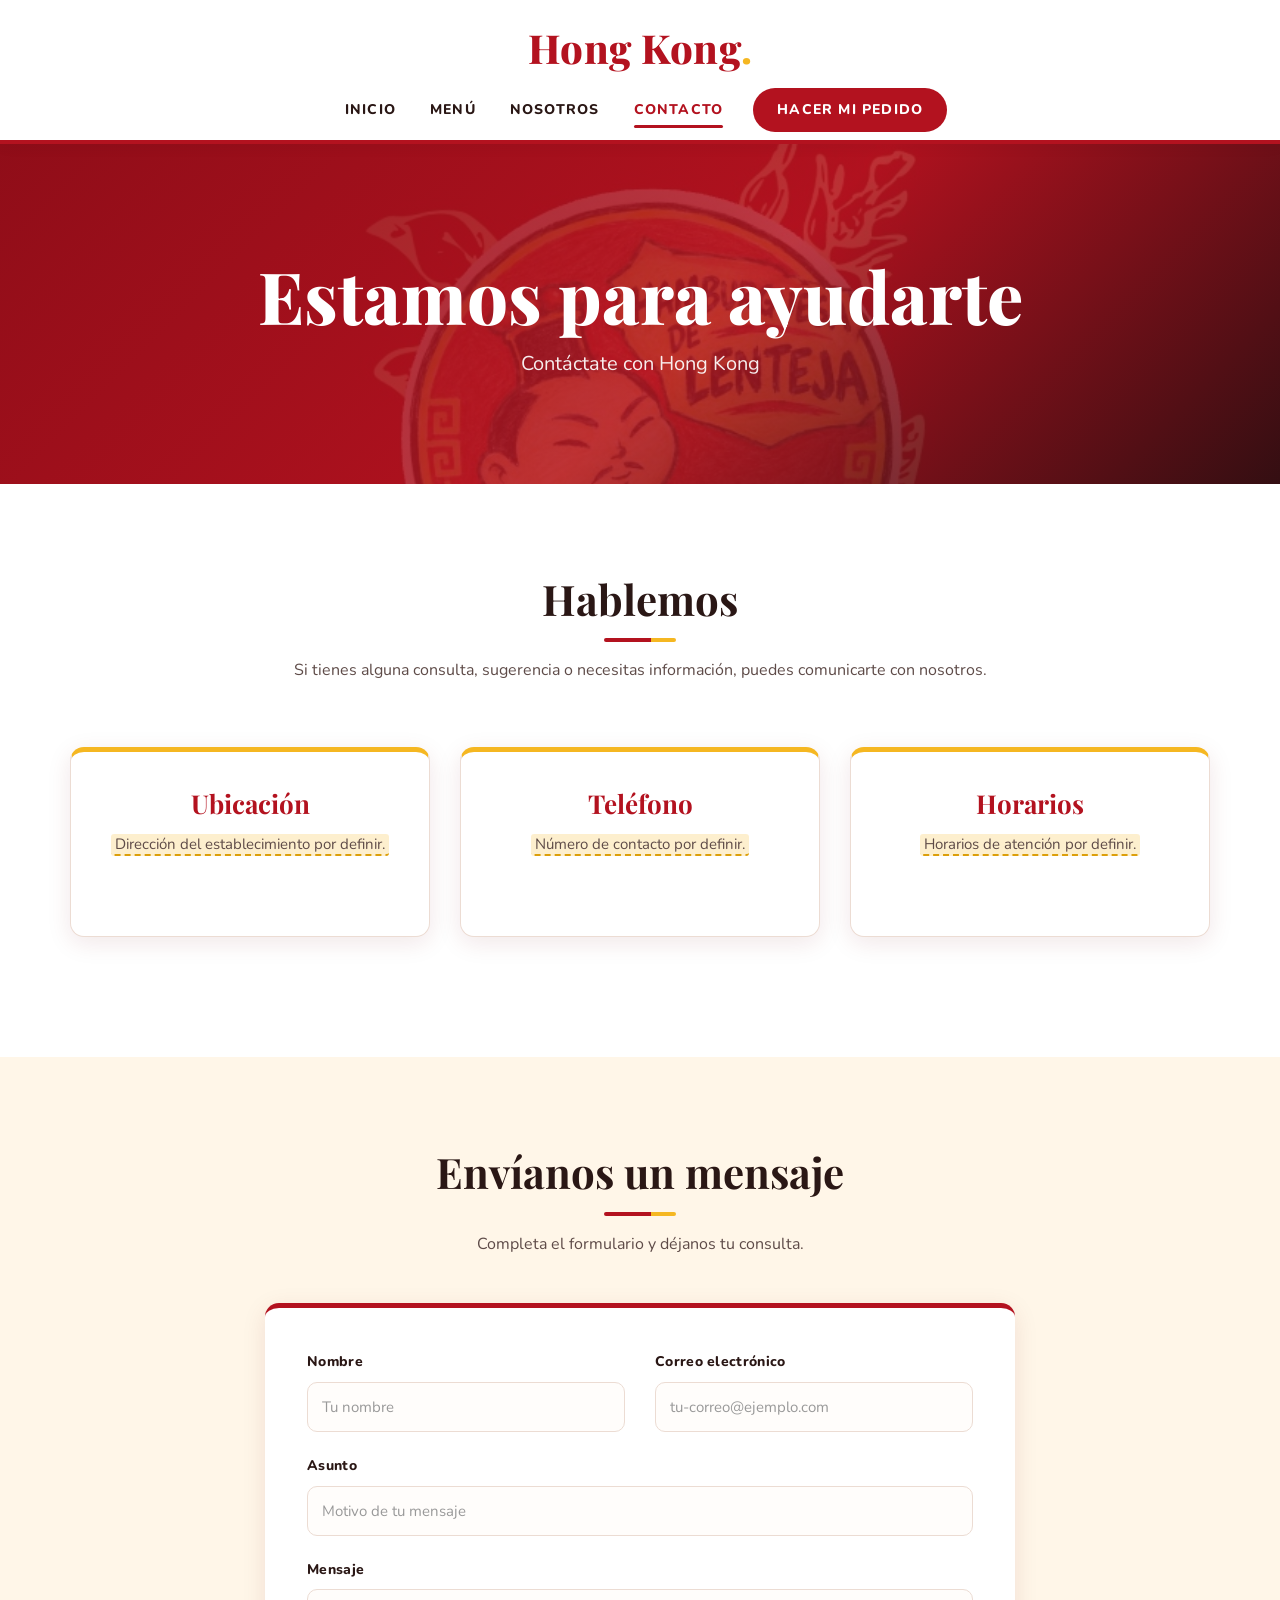
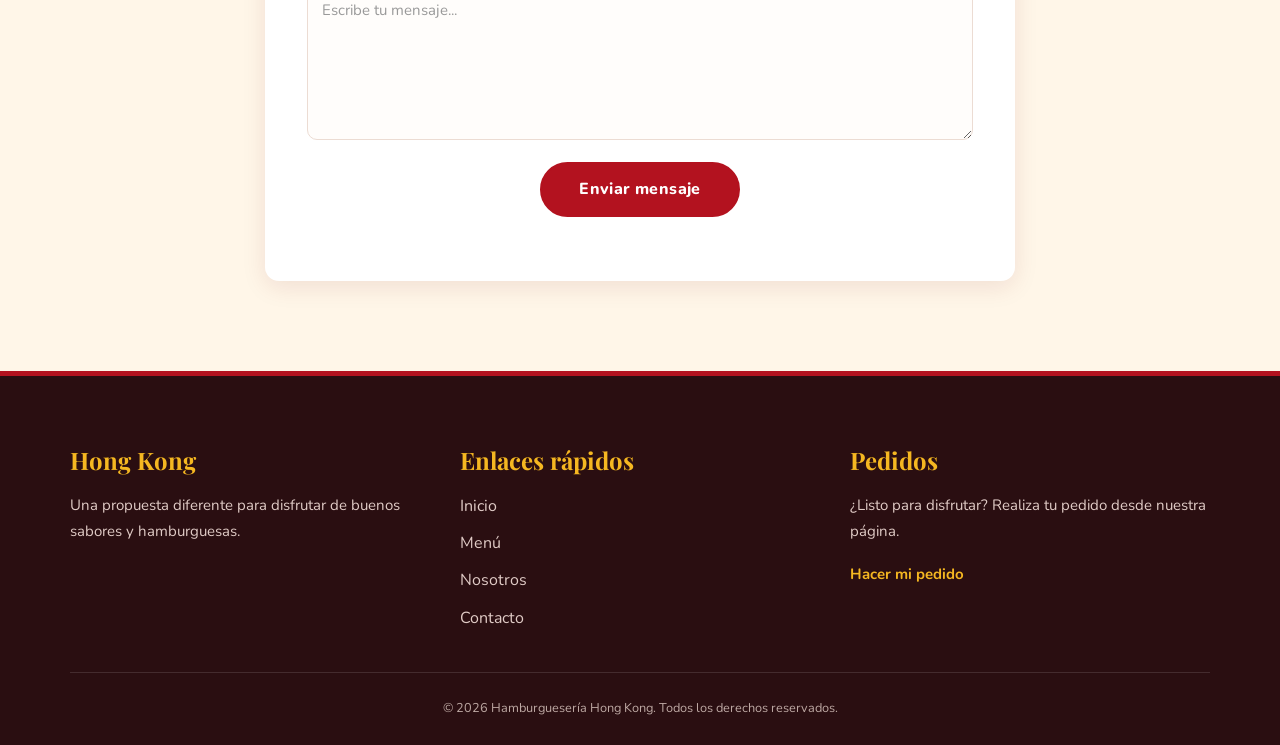
==== contacto.html @ 8e9a79de "first commit" ====
<!DOCTYPE html>
<html lang="es">
<head>
    <meta charset="UTF-8">
    <meta name="viewport" content="width=device-width, initial-scale=1.0">
    <title>Contacto | Hong Kong</title>
    <meta name="description" content="Contacta a Hong Kong: ubicación, teléfono, horarios y formulario de mensaje.">

    <link rel="icon" href="assets/img/banners/logo-hong-kong.jpeg">
    <script>document.documentElement.classList.add("js");</script>
    <link rel="stylesheet" href="https://cdn.jsdelivr.net/npm/bootstrap@3.4.1/dist/css/bootstrap.min.css">
    <link rel="preconnect" href="https://fonts.googleapis.com">
    <link rel="preconnect" href="https://fonts.gstatic.com" crossorigin>
    <link href="https://fonts.googleapis.com/css2?family=Nunito:wght@400;600;700;800&family=Playfair+Display:wght@600;700;800&family=Satisfy&display=swap" rel="stylesheet">
    <link rel="stylesheet" href="css/variables.css">
    <link rel="stylesheet" href="css/style.css">
    <link rel="stylesheet" href="css/pages/contacto.css">
    <link rel="stylesheet" href="css/responsive.css">
</head>

<body>

    <div id="page">

        <nav class="fh5co-nav" role="navigation">
            <div class="container">
                <div class="row">

                    <div class="col-xs-12 text-center">
                        <div id="fh5co-logo">
                            <a href="index.html">Hong Kong<span>.</span></a>
                        </div>
                    </div>

                    <div class="col-xs-12 text-center menu-1">
                        <ul>
                            <li><a href="index.html">Inicio</a></li>
                            <li><a href="menu.html">Menú</a></li>
                            <li><a href="nosotros.html">Nosotros</a></li>
                            <li class="active"><a href="contacto.html" aria-current="page">Contacto</a></li>
                            <li class="btn-cta">
                                <a href="pedidos.html">Hacer mi pedido</a>
                            </li>
                        </ul>
                    </div>

                </div>
            </div>
        </nav>

        <header id="fh5co-header" class="fh5co-cover fh5co-cover-sm" role="banner">

            <div class="overlay"></div>

            <div class="container">
                <div class="row">
                    <div class="col-md-12 animate-box" data-animate-effect="fadeIn">

                        <h1>Estamos para ayudarte</h1>

                        <h2>Contáctate con Hong Kong</h2>

                    </div>
                </div>
            </div>

        </header>

        <section class="fh5co-section">
            <div class="container">

                <div class="row">
                    <div class="col-md-8 col-md-offset-2 text-center fh5co-heading animate-box">
                        <h2>Hablemos</h2>
                        <p>Si tienes alguna consulta, sugerencia o necesitas información, puedes comunicarte con nosotros.</p>
                    </div>
                </div>

                <!-- ✏️ COMPLETAR: dirección, teléfono y horarios (reemplaza el texto marcado en amarillo) -->
                <div class="row row-productos">

                    <div class="col-md-4 animate-box">
                        <div class="fh5co-item info-card">
                            <h3>Ubicación</h3>
                            <p><span class="por-definir">Dirección del establecimiento por definir.</span></p>
                        </div>
                    </div>


                    <div class="col-md-4 animate-box">
                        <div class="fh5co-item info-card">
                            <h3>Teléfono</h3>
                            <p><span class="por-definir">Número de contacto por definir.</span></p>
                        </div>
                    </div>


                    <div class="col-md-4 animate-box">
                        <div class="fh5co-item info-card">
                            <h3>Horarios</h3>
                            <p><span class="por-definir">Horarios de atención por definir.</span></p>
                        </div>
                    </div>

                </div>

            </div>
        </section>

        <section class="fh5co-section fh5co-section-alt">
            <div class="container">
                <div class="row">
                    <div class="col-md-8 col-md-offset-2 animate-box">

                        <div class="text-center fh5co-heading">
                            <h2>Envíanos un mensaje</h2>
                            <p>Completa el formulario y déjanos tu consulta.</p>
                        </div>

                        <form id="contacto-form" class="form-card" novalidate>

                            <div class="form-feedback" role="alert" aria-live="polite"></div>

                            <div class="row form-group">

                                <div class="col-md-6">
                                    <label for="nombre">Nombre</label>
                                    <input type="text" id="nombre" name="nombre" class="form-control"
                                        placeholder="Tu nombre" autocomplete="name" required>
                                </div>

                                <div class="col-md-6">
                                    <label for="correo">Correo electrónico</label>
                                    <input type="email" id="correo" name="correo" class="form-control"
                                        placeholder="tu-correo@ejemplo.com" autocomplete="email" required>
                                </div>

                            </div>

                            <div class="row form-group">

                                <div class="col-md-12">
                                    <label for="asunto">Asunto</label>
                                    <input type="text" id="asunto" name="asunto" class="form-control"
                                        placeholder="Motivo de tu mensaje" required>
                                </div>

                            </div>

                            <div class="row form-group">

                                <div class="col-md-12">
                                    <label for="mensaje">Mensaje</label>
                                    <textarea id="mensaje" name="mensaje" class="form-control" rows="6"
                                        placeholder="Escribe tu mensaje..." required></textarea>
                                </div>

                            </div>

                            <div class="form-group text-center">
                                <button type="submit" class="btn btn-primary btn-lg">Enviar mensaje</button>
                            </div>

                        </form>

                    </div>
                </div>
            </div>
        </section>

        <footer id="fh5co-footer" role="contentinfo">
            <div class="container">

                <div class="row">

                    <div class="col-md-4 fh5co-widget">
                        <h4>Hong Kong</h4>
                        <p>Una propuesta diferente para disfrutar de buenos sabores y hamburguesas.</p>
                    </div>

                    <div class="col-md-4 fh5co-widget">
                        <h4>Enlaces rápidos</h4>
                        <ul class="fh5co-footer-links">
                            <li><a href="index.html">Inicio</a></li>
                            <li><a href="menu.html">Menú</a></li>
                            <li><a href="nosotros.html">Nosotros</a></li>
                            <li><a href="contacto.html">Contacto</a></li>
                        </ul>
                    </div>

                    <div class="col-md-4 fh5co-widget">
                        <h4>Pedidos</h4>
                        <p>¿Listo para disfrutar? Realiza tu pedido desde nuestra página.</p>
                        <p><a href="pedidos.html">Hacer mi pedido</a></p>
                    </div>

                </div>

                <div class="footer-copy">
                    <p>
                        <small>&copy; <span data-year>2026</span> Hamburguesería Hong Kong. Todos los derechos reservados.</small>
                    </p>
                </div>

            </div>
        </footer>

    </div>

    <div class="gototop">
        <a href="#page" aria-label="Volver arriba">
            <svg viewBox="0 0 24 24" aria-hidden="true"><path d="M12 19V5M5 12l7-7 7 7"/></svg>
        </a>
    </div>

    <!-- main.js primero: define el objeto HK que usan los demás scripts -->
    <script src="js/main.js"></script>
    <script src="js/pages/contacto.js"></script>

</body>
</html>
---- css/variables.css ----
/* =========================================================
   VARIABLES · Paleta y tipografía de Hong Kong
   Cambia aquí un color o una fuente y se actualiza en todo el sitio.
========================================================= */

:root {

    /* --- Rojo (color de marca) --- */
    --color-principal: #b3121f;
    --color-principal-hover: #8e0d18;
    --color-rojo-suave: #fdeceb;      /* fondos suaves / estados de error */

    /* --- Blancos y cremas --- */
    --color-blanco: #ffffff;
    --color-secundario: #fff6e8;      /* crema: fondo de secciones alternas */

    /* --- Dorado (acento, combina con el rojo del logo) --- */
    --color-acento: #f5b721;
    --color-acento-hover: #dc9f0b;
    --color-acento-texto: #3b2300;    /* texto sobre fondo dorado */

    /* --- Neutros cálidos --- */
    --color-negro: #2a1715;           /* títulos */
    --color-texto: #5e4b48;           /* párrafos */
    --color-gris: #8a7774;
    --color-borde: #ecdcd3;
    --color-oscuro: #2a0e11;          /* footer */

    /* --- Tipografías --- */
    --fuente-principal: 'Playfair Display', Georgia, serif;          /* títulos */
    --fuente-cuerpo: 'Nunito', 'Segoe UI', Arial, sans-serif;        /* textos */
    --fuente-secundaria: 'Satisfy', cursive;                         /* acentos */

    /* --- Efectos --- */
    --sombra: 0 6px 24px rgba(120, 20, 25, 0.10);
    --sombra-fuerte: 0 14px 34px rgba(120, 20, 25, 0.20);
    --transicion: all 0.3s ease;
    --radio: 14px;

    /* --- Imagen de cabecera (portada de todas las páginas) ---
       Para usar otra foto, cambia solo esta ruta.
       La ruta es relativa a la carpeta css/ */
    --hero-img: url("../assets/img/banners/logo-hong-kong.jpeg");
}
---- css/pages/contacto.css ----
/* =========================================================
   PÁGINA: CONTACTO
========================================================= */

/* Tarjetas de información (Ubicación, Teléfono, Horarios) */
.info-card {
    min-height: 190px;
    padding: 36px 22px;
    border-top: 5px solid var(--color-acento);
    text-align: center;
}

.info-card h3 {
    margin-bottom: 12px;
    color: var(--color-principal);
    font-size: 26px;
}

.info-card p {
    margin-bottom: 0;
}
---- css/responsive.css ----
/* =========================================================
   RESPONSIVE (se carga al final para poder sobrescribir)
   Tablets ≤ 991px · Celulares ≤ 767px · Celulares chicos ≤ 480px
========================================================= */


/* ---------- TABLETS ---------- */

@media screen and (max-width: 991px) {

    .fh5co-section {
        padding: 65px 0;
    }

    .fh5co-cover {
        min-height: 540px;
    }

    .fh5co-cover-sm {
        min-height: 320px;
    }

    .fh5co-text {
        padding: 10px 0 20px;
    }

    .img-frame {
        height: 340px;
        margin-bottom: 30px;
        box-shadow: 8px 8px 0 var(--color-acento);
    }

    /* columnas apiladas: separación entre campos del formulario */
    .form-card .col-md-6 + .col-md-6 {
        margin-top: 22px;
    }

    .info-card,
    .value-card {
        min-height: auto;
    }

    #menuCarousel .item,
    #menuCarousel .item img {
        height: 370px;
        min-height: 370px;
    }

    #menuCarousel .carousel-caption h3 {
        font-size: 36px;
    }

    .menu-seccion {
        padding: 60px 0;
    }

    .menu-categorias ul {
        justify-content: flex-start;
    }
}


/* ---------- CELULARES ---------- */

@media screen and (max-width: 767px) {

    .fh5co-nav {
        padding: 12px 0 6px;
    }

    #fh5co-logo a {
        font-size: 32px;
    }

    .menu-1 ul {
        gap: 2px 4px;
    }

    .menu-1 ul li a {
        padding: 8px 8px;
        font-size: 12px;
        letter-spacing: 0.6px;
    }

    .menu-1 ul li:not(.btn-cta) a::after {
        left: 8px;
        right: 8px;
    }

    .menu-1 ul li.btn-cta {
        margin-left: 0;
    }

    .menu-1 ul li.btn-cta a {
        padding: 8px 14px;
    }

    .fh5co-cover {
        min-height: 470px;
    }

    .fh5co-cover-sm {
        min-height: 280px;
    }

    .fh5co-cover h2 {
        padding: 0 10px;
        font-size: 16px;
    }

    .fh5co-section {
        padding: 50px 0;
    }

    .fh5co-heading {
        margin-bottom: 30px;
    }

    .fh5co-heading h2,
    .fh5co-text h2,
    .fh5co-cta h2 {
        font-size: 32px;
    }

    .fh5co-cta p {
        font-size: 16px;
    }

    .img-frame {
        height: 280px;
    }

    .fh5co-item-img {
        height: 210px;
    }

    .fh5co-item h3 {
        font-size: 23px;
    }

    .form-card {
        padding: 26px 18px;
    }

    #fh5co-footer {
        padding: 45px 0 20px;
    }

    #fh5co-footer .fh5co-widget {
        margin-bottom: 25px;
    }

    #menuCarousel .item,
    #menuCarousel .item img {
        height: 310px;
        min-height: 310px;
    }

    #menuCarousel .carousel-caption {
        bottom: 42px;
        padding-bottom: 10px;
    }

    #menuCarousel .carousel-caption h3 {
        margin-bottom: 6px;
        font-size: 29px;
    }

    #menuCarousel .carousel-caption p {
        margin-bottom: 8px;
        font-size: 14px;
    }

    #menuCarousel .carousel-caption .btn {
        padding: 8px 16px;
        font-size: 13px;
    }

    .menu-seccion {
        padding: 45px 0;
    }
}


/* ---------- CELULARES PEQUEÑOS ---------- */

@media screen and (max-width: 480px) {

    #fh5co-logo a {
        font-size: 29px;
    }

    .menu-1 ul li a {
        padding: 7px 6px;
        font-size: 11px;
    }

    .menu-1 ul li.btn-cta a {
        padding: 7px 11px;
    }

    .btn-lg {
        padding: 12px 22px;
        font-size: 14px;
    }

    .fh5co-heading h2,
    .fh5co-text h2,
    .fh5co-cta h2 {
        font-size: 28px;
    }

    .form-card {
        padding: 22px 15px;
    }

    .form-card .form-control {
        font-size: 14px;
    }

    #menuCarousel .item,
    #menuCarousel .item img {
        height: 270px;
        min-height: 270px;
    }

    #menuCarousel .carousel-caption {
        bottom: 34px;
    }

    #menuCarousel .carousel-caption h3 {
        font-size: 23px;
    }

    #menuCarousel .carousel-caption p {
        font-size: 12px;
    }

    #menuCarousel .carousel-caption .btn {
        padding: 6px 12px;
        font-size: 11px;
    }

    #menuCarousel .carousel-indicators {
        bottom: 0;
    }
}
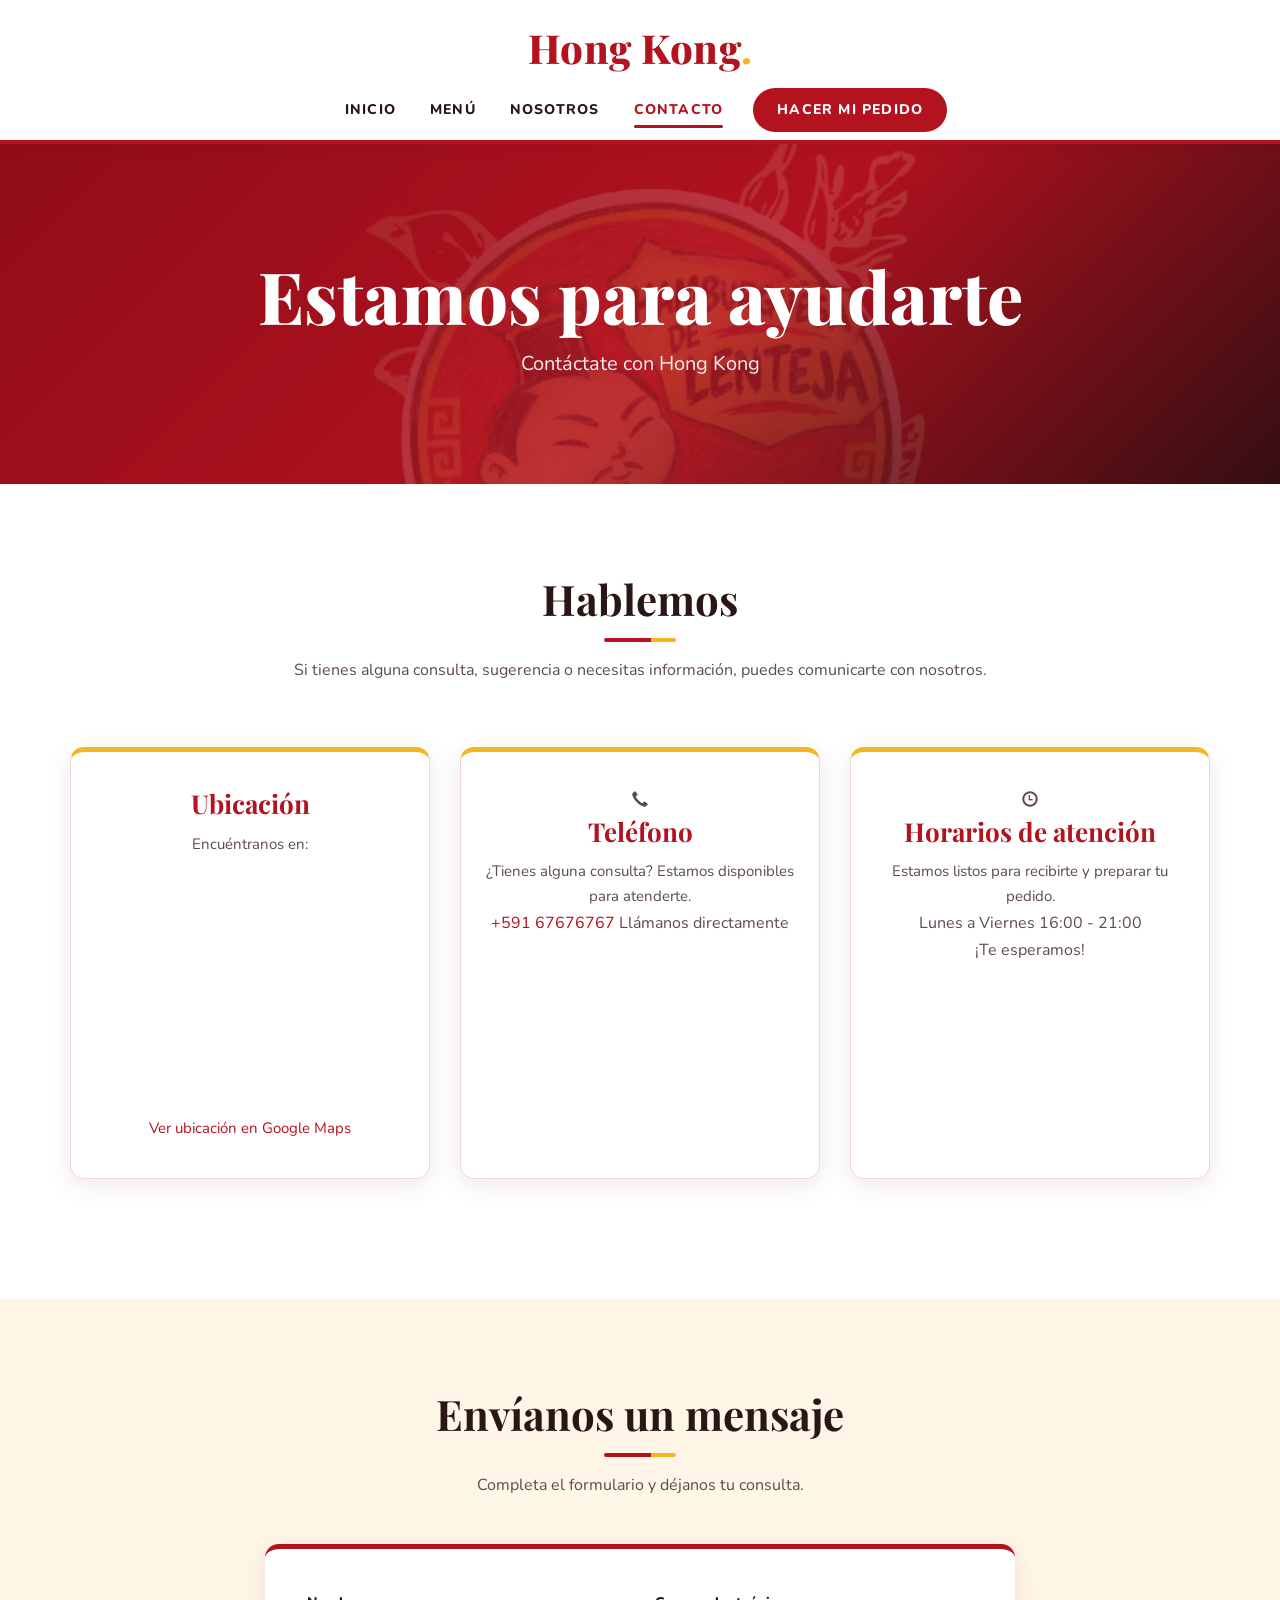
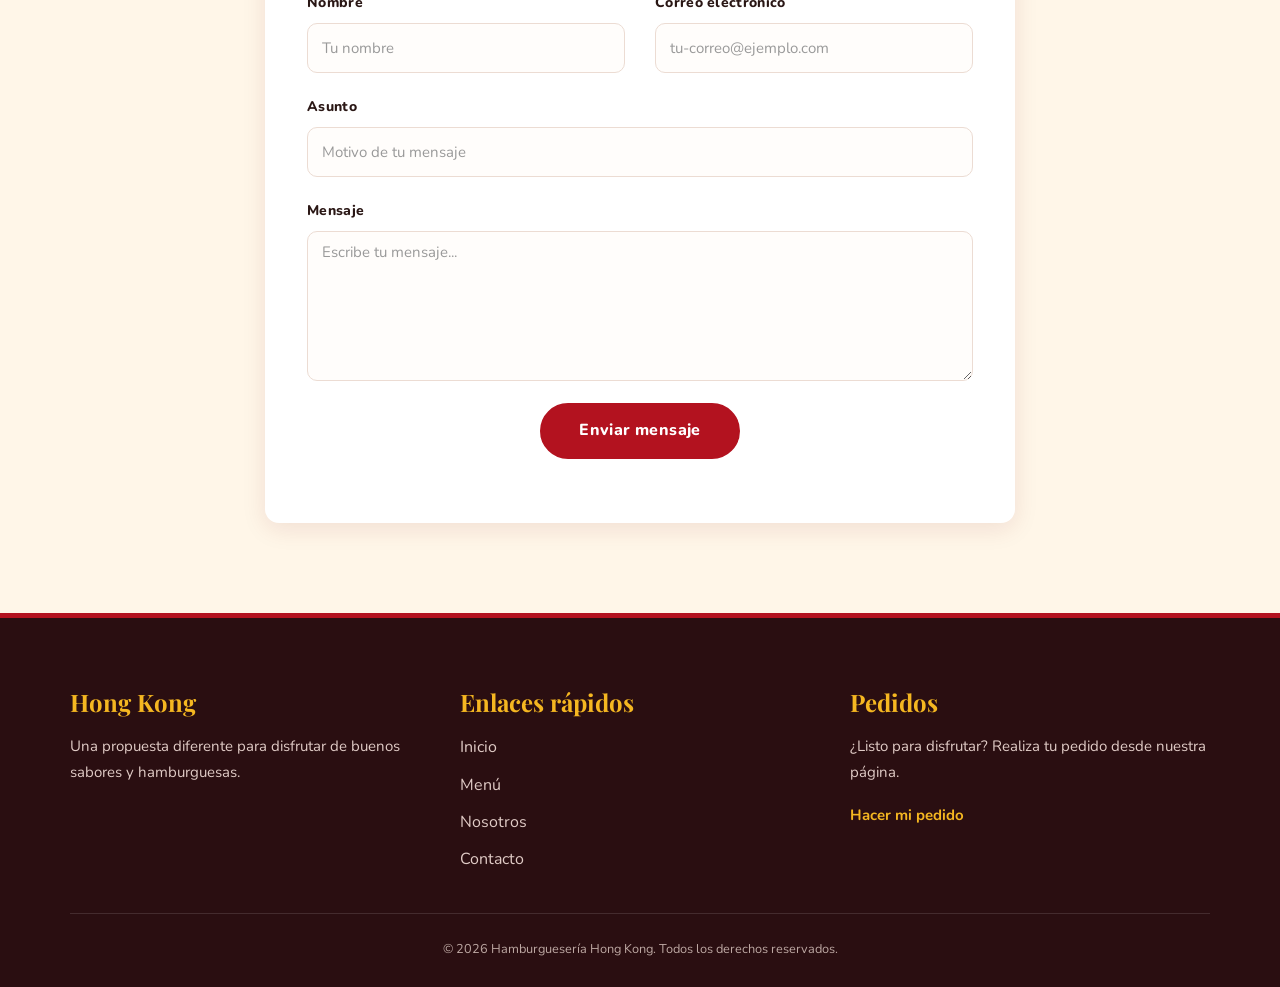
==== commit 514182cb: "Archivo completo Menu Restaurante 'Hong Kong'" ====
--- a/contacto.html
+++ b/contacto.html
@@ -82,23 +82,64 @@
                     <div class="col-md-4 animate-box">
                         <div class="fh5co-item info-card">
                             <h3>Ubicación</h3>
-                            <p><span class="por-definir">Dirección del establecimiento por definir.</span></p>
+
+                            <p>Encuéntranos en:</p>
+
+                            <div class="mapa-contacto">
+                                <iframe
+                                    src="https://www.google.com/maps?q=-19.037667,-65.258888&output=embed"
+                                    width="100%"
+                                    height="250"
+                                    style="border:0;"
+                                    allowfullscreen=""
+                                    loading="lazy"
+                                    referrerpolicy="no-referrer-when-downgrade"
+                                    title="Ubicación de Hamburguesería Hong Kong">
+                                </iframe>
+                            </div>
+
+                            <p class="ver-mapa">
+                                <a href="https://maps.app.goo.gl/2ktyJty7esUwVZgo7" target="_blank" rel="noopener noreferrer">
+                                    Ver ubicación en Google Maps
+                                </a>
+                            </p>
                         </div>
                     </div>
 
 
                     <div class="col-md-4 animate-box">
                         <div class="fh5co-item info-card">
+                            <div class="info-icon">
+                                <span class="glyphicon glyphicon-earphone"></span>
+                            </div>
+
                             <h3>Teléfono</h3>
-                            <p><span class="por-definir">Número de contacto por definir.</span></p>
+                            <p>¿Tienes alguna consulta? Estamos disponibles para atenderte.</p>
+
+                            <a href="tel:+59167676767" class="info-link">
+                                +591 67676767
+                            </a>
+
+                            <span class="info-detail">Llámanos directamente</span>
                         </div>
                     </div>
 
 
                     <div class="col-md-4 animate-box">
                         <div class="fh5co-item info-card">
-                            <h3>Horarios</h3>
-                            <p><span class="por-definir">Horarios de atención por definir.</span></p>
+                            <div class="info-icon">
+                                <span class="glyphicon glyphicon-time"></span>
+                            </div>
+
+                            <h3>Horarios de atención</h3>
+                            <p>Estamos listos para recibirte y preparar tu pedido.</p>
+
+                            <div class="horario-info">
+                                <span class="horario-dias">Lunes a Viernes</span>
+                                <span class="horario-horas">16:00 - 21:00</span>
+                            </div>
+
+                            <span class="info-detail">¡Te esperamos!</span>
                         </div>
                     </div>
 
@@ -213,7 +254,6 @@
         </a>
     </div>
 
-    <!-- main.js primero: define el objeto HK que usan los demás scripts -->
     <script src="js/main.js"></script>
     <script src="js/pages/contacto.js"></script>
 
--- a/css/variables.css
+++ b/css/variables.css
@@ -1,8 +1,3 @@
-/* =========================================================
-   VARIABLES · Paleta y tipografía de Hong Kong
-   Cambia aquí un color o una fuente y se actualiza en todo el sitio.
-========================================================= */
-
 :root {
 
     /* --- Rojo (color de marca) --- */
--- a/css/style.css
+++ b/css/style.css
@@ -0,0 +1,720 @@
+html {
+    scroll-behavior: smooth;
+}
+
+body {
+    font-family: var(--fuente-cuerpo);
+    font-size: 16px;
+    color: var(--color-texto);
+    background: var(--color-blanco);
+    line-height: 1.7;
+}
+
+a {
+    color: var(--color-principal);
+    text-decoration: none;
+    transition: var(--transicion);
+}
+
+a:hover,
+a:focus {
+    color: var(--color-principal-hover);
+    text-decoration: none;
+}
+
+:focus-visible {
+    outline: 3px solid var(--color-acento);
+    outline-offset: 2px;
+}
+
+h1, h2, h3, h4, h5, h6 {
+    font-family: var(--fuente-principal);
+    color: var(--color-negro);
+    font-weight: 700;
+    line-height: 1.2;
+    margin-top: 0;
+}
+
+p {
+    margin: 0 0 18px;
+    font-size: 16px;
+}
+
+img {
+    max-width: 100%;
+}
+
+#page {
+    overflow-x: clip;
+    width: 100%;
+}
+
+/* Marca los datos que todavía debes completar (texto, precios, etc.) */
+.por-definir {
+    background: rgba(245, 183, 33, 0.22);
+    border-bottom: 2px dashed var(--color-acento-hover);
+    border-radius: 3px;
+    padding: 0 4px;
+    font-style: normal;
+}
+
+.is-hidden {
+    display: none !important;
+}
+
+
+/* ---------- NAVEGACIÓN ---------- */
+
+.fh5co-nav {
+    position: relative;
+    z-index: 100;
+    background: var(--color-blanco);
+    padding: 14px 0 8px;
+    border-bottom: 4px solid var(--color-principal);
+    box-shadow: 0 2px 14px rgba(0, 0, 0, 0.06);
+}
+
+#fh5co-logo {
+    margin-bottom: 6px;
+}
+
+#fh5co-logo a {
+    font-family: var(--fuente-principal);
+    font-size: 40px;
+    font-weight: 800;
+    letter-spacing: 0.5px;
+    color: var(--color-principal);
+}
+
+#fh5co-logo a span {
+    color: var(--color-acento);
+}
+
+.menu-1 ul {
+    display: flex;
+    flex-wrap: wrap;
+    align-items: center;
+    justify-content: center;
+    gap: 4px 10px;
+    list-style: none;
+    margin: 0;
+    padding: 0;
+}
+
+.menu-1 ul li a {
+    position: relative;
+    display: inline-block;
+    padding: 10px 12px;
+    color: var(--color-negro);
+    font-size: 14px;
+    font-weight: 800;
+    letter-spacing: 1.2px;
+    text-transform: uppercase;
+}
+
+/* subrayado animado */
+.menu-1 ul li:not(.btn-cta) a::after {
+    content: "";
+    position: absolute;
+    left: 12px;
+    right: 12px;
+    bottom: 4px;
+    height: 3px;
+    border-radius: 3px;
+    background: var(--color-principal);
+    transform: scaleX(0);
+    transition: var(--transicion);
+}
+
+.menu-1 ul li:not(.btn-cta) a:hover,
+.menu-1 ul li.active:not(.btn-cta) a {
+    color: var(--color-principal);
+}
+
+.menu-1 ul li:not(.btn-cta) a:hover::after,
+.menu-1 ul li.active:not(.btn-cta) a::after {
+    transform: scaleX(1);
+}
+
+.menu-1 ul li.btn-cta {
+    margin-left: 8px;
+}
+
+.menu-1 ul li.btn-cta a {
+    padding: 10px 24px;
+    border-radius: 50px;
+    background: var(--color-principal);
+    color: var(--color-blanco);
+}
+
+.menu-1 ul li.btn-cta a:hover,
+.menu-1 ul li.btn-cta.active a {
+    background: var(--color-principal-hover);
+    color: var(--color-blanco);
+    box-shadow: 0 6px 16px rgba(179, 18, 31, 0.35);
+}
+
+
+/* ---------- PORTADA (HERO) ---------- */
+
+.fh5co-cover {
+    position: relative;
+    display: flex;
+    align-items: center;
+    min-height: 620px;
+    background-color: var(--color-principal-hover);
+    background-image: var(--hero-img);
+    background-size: cover;
+    background-position: center;
+    text-align: center;
+}
+
+.fh5co-cover-sm {
+    min-height: 340px;
+}
+
+.fh5co-cover .overlay {
+    position: absolute;
+    inset: 0;
+    background: linear-gradient(135deg,
+        rgba(142, 13, 24, 0.93) 0%,
+        rgba(179, 18, 31, 0.82) 55%,
+        rgba(42, 14, 17, 0.92) 100%);
+}
+
+.fh5co-cover > .container {
+    position: relative;
+    z-index: 2;
+    width: 100%;
+    max-width: 1170px;
+}
+
+.fh5co-cover h1 {
+    margin-bottom: 14px;
+    color: var(--color-blanco);
+    font-size: clamp(38px, 7vw, 72px);
+    font-weight: 800;
+}
+
+.fh5co-cover h1 em {
+    font-family: var(--fuente-secundaria);
+    font-style: normal;
+    font-weight: 400;
+    color: var(--color-acento);
+}
+
+.fh5co-cover h2 {
+    margin: 0 0 30px;
+    color: rgba(255, 255, 255, 0.92);
+    font-family: var(--fuente-cuerpo);
+    font-size: 20px;
+    font-weight: 400;
+}
+
+.fh5co-cover-sm h2 {
+    margin-bottom: 0;
+}
+
+.hero-botones .btn {
+    margin: 6px 6px 0;
+}
+
+
+/* ---------- BOTONES ---------- */
+
+.btn {
+    padding: 12px 28px;
+    border-width: 2px;
+    border-radius: 50px;
+    font-weight: 800;
+    letter-spacing: 0.4px;
+    transition: var(--transicion);
+}
+
+.btn-lg {
+    padding: 15px 34px;
+    font-size: 16px;
+}
+
+.btn-primary {
+    background: var(--color-principal);
+    border-color: var(--color-principal);
+    color: var(--color-blanco);
+}
+
+.btn-primary:hover,
+.btn-primary:focus,
+.btn-primary:active,
+.btn-primary.active {
+    background: var(--color-principal-hover);
+    border-color: var(--color-principal-hover);
+    color: var(--color-blanco);
+    box-shadow: 0 8px 18px rgba(179, 18, 31, 0.30);
+}
+
+.btn-acento {
+    background: var(--color-acento);
+    border-color: var(--color-acento);
+    color: var(--color-acento-texto);
+}
+
+.btn-acento:hover,
+.btn-acento:focus,
+.btn-acento:active {
+    background: var(--color-acento-hover);
+    border-color: var(--color-acento-hover);
+    color: var(--color-acento-texto);
+    box-shadow: 0 8px 18px rgba(0, 0, 0, 0.25);
+}
+
+.btn-outline {
+    background: transparent;
+    border-color: var(--color-blanco);
+    color: var(--color-blanco);
+}
+
+.btn-outline:hover,
+.btn-outline:focus,
+.btn-outline:active {
+    background: var(--color-blanco);
+    border-color: var(--color-blanco);
+    color: var(--color-principal);
+}
+
+
+/* ---------- SECCIONES Y TÍTULOS ---------- */
+
+.fh5co-section {
+    padding: 90px 0;
+}
+
+.fh5co-section-alt {
+    background: var(--color-secundario);
+}
+
+.fh5co-heading {
+    margin-bottom: 45px;
+}
+
+.fh5co-heading h2,
+.fh5co-text h2 {
+    margin-bottom: 15px;
+    font-size: 42px;
+}
+
+/* barrita roja + dorada bajo cada título */
+.fh5co-heading h2::after,
+.fh5co-text h2::after {
+    content: "";
+    display: block;
+    width: 72px;
+    height: 4px;
+    margin-top: 14px;
+    border-radius: 4px;
+    background: linear-gradient(90deg,
+        var(--color-principal) 0 65%,
+        var(--color-acento) 65% 100%);
+}
+
+.text-center.fh5co-heading h2::after {
+    margin-left: auto;
+    margin-right: auto;
+}
+
+.fh5co-text {
+    padding: 15px 10px;
+}
+
+.fh5co-text p {
+    line-height: 1.8;
+}
+
+
+/* ---------- IMÁGENES CON MARCO ---------- */
+/* Si la imagen no existe, main.js agrega la clase .sin-imagen
+   y se muestra un recuadro de reemplazo. */
+
+.img-frame,
+.fh5co-item-img {
+    position: relative;
+    overflow: hidden;
+    background: linear-gradient(135deg, var(--color-rojo-suave), var(--color-secundario));
+}
+
+.img-frame {
+    height: 400px;
+    border-radius: var(--radio);
+    box-shadow: 12px 12px 0 var(--color-acento);
+}
+
+.fh5co-item-img {
+    height: 230px;
+}
+
+.img-frame img,
+.fh5co-item-img img {
+    display: block;
+    width: 100%;
+    height: 100%;
+    object-fit: cover;
+}
+
+.img-frame.sin-imagen img,
+.fh5co-item-img.sin-imagen img {
+    display: none;
+}
+
+.img-frame.sin-imagen,
+.fh5co-item-img.sin-imagen {
+    display: flex;
+    align-items: center;
+    justify-content: center;
+    border: 2px dashed rgba(179, 18, 31, 0.35);
+}
+
+.img-frame.sin-imagen::after,
+.fh5co-item-img.sin-imagen::after {
+    content: "Imagen pendiente";
+    color: var(--color-principal);
+    font-weight: 800;
+    letter-spacing: 1px;
+    text-transform: uppercase;
+    font-size: 13px;
+    opacity: 0.7;
+}
+
+
+/* ---------- TARJETAS ---------- */
+
+.fh5co-item {
+    margin-bottom: 30px;
+    overflow: hidden;
+    border: 1px solid var(--color-borde);
+    border-radius: var(--radio);
+    background: var(--color-blanco);
+    box-shadow: var(--sombra);
+    transition: var(--transicion);
+}
+
+.fh5co-item:hover {
+    transform: translateY(-6px);
+    border-color: var(--color-principal);
+    box-shadow: var(--sombra-fuerte);
+}
+
+.fh5co-item-body {
+    padding: 20px 22px 24px;
+}
+
+.fh5co-item h3 {
+    margin-bottom: 8px;
+    font-size: 25px;
+}
+
+.fh5co-item p {
+    font-size: 15px;
+}
+
+.fh5co-item-body > p:last-child {
+    margin-bottom: 0;
+}
+
+.fh5co-item-link {
+    font-weight: 800;
+}
+
+.fh5co-item-link::after {
+    content: " →";
+    transition: var(--transicion);
+}
+
+.fh5co-item-link:hover::after {
+    margin-left: 4px;
+}
+
+.fh5co-precio {
+    color: var(--color-principal);
+    font-family: var(--fuente-principal);
+    font-size: 21px !important;
+    font-weight: 800;
+}
+
+/* Filas de tarjetas con la misma altura (cualquier cantidad de productos) */
+.row-productos {
+    display: flex;
+    flex-wrap: wrap;
+}
+
+.row-productos::before,
+.row-productos::after {
+    display: none;
+}
+
+.row-productos > [class*="col-"] {
+    display: flex;
+}
+
+.row-productos .fh5co-item {
+    width: 100%;
+}
+
+
+/* ---------- BANDA ROJA DE LLAMADA A LA ACCIÓN ---------- */
+
+.fh5co-cta {
+    background: linear-gradient(135deg, var(--color-principal) 0%, #7c0a14 100%);
+    text-align: center;
+}
+
+.fh5co-cta h2 {
+    margin-bottom: 14px;
+    color: var(--color-blanco);
+    font-size: 40px;
+}
+
+.fh5co-cta p {
+    max-width: 620px;
+    margin: 0 auto 28px;
+    color: rgba(255, 255, 255, 0.92);
+    font-size: 18px;
+}
+
+
+/* ---------- FORMULARIOS (pedido y contacto) ---------- */
+
+.form-card {
+    padding: 42px;
+    border-top: 5px solid var(--color-principal);
+    border-radius: var(--radio);
+    background: var(--color-blanco);
+    box-shadow: var(--sombra);
+}
+
+.form-card label {
+    display: block;
+    margin-bottom: 8px;
+    color: var(--color-negro);
+    font-size: 14px;
+    font-weight: 800;
+    letter-spacing: 0.3px;
+}
+
+.form-card .form-group {
+    margin-bottom: 22px;
+}
+
+.form-card .form-control {
+    height: 50px;
+    padding: 10px 14px;
+    border: 1.5px solid var(--color-borde);
+    border-radius: 10px;
+    background: #fffdfb;
+    box-shadow: none;
+    color: var(--color-negro);
+    font-family: inherit;
+    font-size: 15px;
+}
+
+.form-card textarea.form-control {
+    height: auto;
+    resize: vertical;
+}
+
+.form-card .form-control:focus {
+    border-color: var(--color-principal);
+    box-shadow: 0 0 0 4px rgba(179, 18, 31, 0.12);
+}
+
+.form-card .has-error .form-control {
+    border-color: var(--color-principal);
+    background: var(--color-rojo-suave);
+}
+
+.form-card .help-block {
+    margin: 6px 0 0;
+    color: var(--color-principal-hover);
+    font-size: 13px;
+    font-weight: 700;
+}
+
+.form-card button[type="submit"] {
+    min-width: 200px;
+}
+
+/* Mensaje de error / éxito arriba del formulario */
+.form-feedback {
+    display: none;
+    margin-bottom: 22px;
+    padding: 13px 18px;
+    border-radius: 10px;
+    font-size: 15px;
+    font-weight: 700;
+}
+
+.form-feedback.is-error {
+    display: block;
+    border: 1px solid #f1b4b1;
+    background: var(--color-rojo-suave);
+    color: var(--color-principal-hover);
+}
+
+.form-feedback.is-ok {
+    display: block;
+    border: 1px solid #b9e2c7;
+    background: #eaf7ee;
+    color: #1f6b3a;
+}
+
+
+/* ---------- FOOTER ---------- */
+
+#fh5co-footer {
+    padding: 70px 0 25px;
+    border-top: 5px solid var(--color-principal);
+    background: var(--color-oscuro);
+    color: #e0cbc6;
+}
+
+#fh5co-footer h4 {
+    margin-bottom: 18px;
+    color: var(--color-acento);
+    font-size: 24px;
+}
+
+#fh5co-footer p {
+    color: #e0cbc6;
+    font-size: 15px;
+}
+
+#fh5co-footer a {
+    color: var(--color-acento);
+    font-weight: 700;
+}
+
+#fh5co-footer a:hover {
+    color: var(--color-blanco);
+}
+
+#fh5co-footer .fh5co-footer-links {
+    margin: 0;
+    padding: 0;
+    list-style: none;
+}
+
+#fh5co-footer .fh5co-footer-links li {
+    margin-bottom: 10px;
+}
+
+#fh5co-footer .fh5co-footer-links a {
+    color: #e0cbc6;
+    font-weight: 400;
+}
+
+#fh5co-footer .fh5co-footer-links a:hover {
+    padding-left: 5px;
+    color: var(--color-acento);
+}
+
+.footer-copy {
+    margin-top: 30px;
+    padding-top: 22px;
+    border-top: 1px solid rgba(255, 255, 255, 0.12);
+    text-align: center;
+}
+
+.footer-copy p {
+    margin: 0;
+}
+
+#fh5co-footer .footer-copy small {
+    color: #bda8a3;
+}
+
+
+/* ---------- BOTÓN SUBIR ---------- */
+
+.gototop {
+    position: fixed;
+    right: 20px;
+    bottom: 20px;
+    z-index: 999;
+    visibility: hidden;
+    opacity: 0;
+    transform: translateY(10px);
+    transition: var(--transicion);
+}
+
+.gototop.visible {
+    visibility: visible;
+    opacity: 1;
+    transform: none;
+}
+
+.gototop a {
+    display: flex;
+    align-items: center;
+    justify-content: center;
+    width: 46px;
+    height: 46px;
+    border-radius: 50%;
+    background: var(--color-principal);
+    color: var(--color-blanco);
+    box-shadow: var(--sombra-fuerte);
+}
+
+.gototop a:hover {
+    background: var(--color-principal-hover);
+    color: var(--color-blanco);
+    transform: translateY(-3px);
+}
+
+.gototop svg {
+    width: 20px;
+    height: 20px;
+    fill: none;
+    stroke: currentColor;
+    stroke-width: 3;
+    stroke-linecap: round;
+    stroke-linejoin: round;
+}
+
+
+/* ---------- ANIMACIÓN AL HACER SCROLL ---------- */
+/* Solo se ocultan los elementos si JavaScript está activo (clase .js en <html>) */
+
+@keyframes fadeInUp {
+    from { opacity: 0; transform: translateY(28px); }
+    to   { opacity: 1; transform: none; }
+}
+
+@keyframes fadeIn {
+    from { opacity: 0; }
+    to   { opacity: 1; }
+}
+
+.js .animate-box {
+    opacity: 0;
+}
+
+.js .animate-box.in-view {
+    animation: fadeInUp 0.7s ease both;
+}
+
+.js .animate-box[data-animate-effect="fadeIn"].in-view {
+    animation-name: fadeIn;
+}
+
+@media (prefers-reduced-motion: reduce) {
+    html { scroll-behavior: auto; }
+
+    .js .animate-box,
+    .js .animate-box.in-view {
+        opacity: 1;
+        animation: none;
+    }
+
+    .fh5co-item,
+    .gototop {
+        transition: none;
+    }
+}
--- a/css/pages/contacto.css
+++ b/css/pages/contacto.css
@@ -1,8 +1,3 @@
-/* =========================================================
-   PÁGINA: CONTACTO
-========================================================= */
-
-/* Tarjetas de información (Ubicación, Teléfono, Horarios) */
 .info-card {
     min-height: 190px;
     padding: 36px 22px;
--- a/css/responsive.css
+++ b/css/responsive.css
@@ -1,11 +1,3 @@
-/* =========================================================
-   RESPONSIVE (se carga al final para poder sobrescribir)
-   Tablets ≤ 991px · Celulares ≤ 767px · Celulares chicos ≤ 480px
-========================================================= */
-
-
-/* ---------- TABLETS ---------- */
-
 @media screen and (max-width: 991px) {
 
     .fh5co-section {
